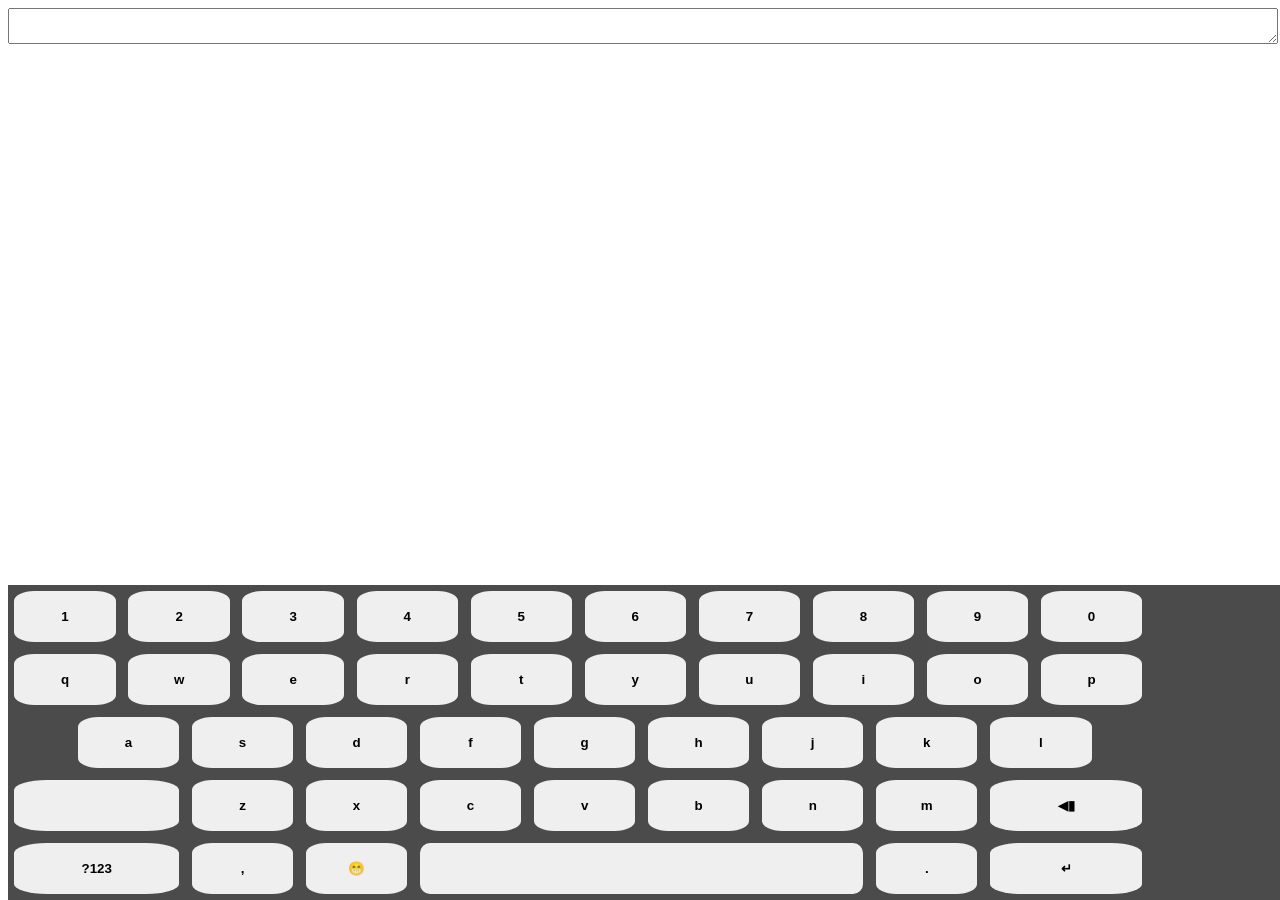
==== index.html @ 0884cee6 "Add files via upload" ====
<!DOCTYPE html>
<html lang="en">
<head>
    <meta charset="UTF-8">
    <meta name="viewport" content="width=device-width, initial-scale=1.0">
    <title>Keyboard App</title>
    <link rel="stylesheet" href="style.css" >
</head>
<body>
    <textarea class="textarea" id="textbox" readonly></textarea>
    <div class="keyboard">
        <div class="row1">
            <button>1</button><button>2</button><button>3</button><button>4</button><button>5</button><button>6</button><button>7</button><button>8</button><button>9</button><button>0</button>
        </div>
        <div class="row2">
            <button>q</button><button>w</button><button>e</button><button>r</button><button>t</button><button>y</button><button>u</button><button>i</button><button>o</button><button>p</button>
        </div>
        <div class="row3">
            <div></div><button>a</button><button>s</button><button>d</button><button>f</button><button>g</button><button>h</button><button>j</button><button>k</button><button>l</button>
        </div>
        <div class="row4">
            <button></button><button>z</button><button>x</button><button>c</button><button>v</button><button>b</button><button>n</button><button>m</button><button>◀▮</button>
        </div>
        <div class="row5">
            <button>?123</button><button>,</button><button>😁</button><button class="space"></button><button>.</button><button class="enter">↵</button>
        </div>
    </div>
</body>
</html>
---- style.css ----
.textarea {
    width : 100% ;
}
.keyboard {
    background-color: rgb(75, 75, 75);
    position: absolute;
    display: grid;
    grid-template-rows: 20% 20% 20% 20% 20%;
    height: 35%;
    width: 100%;
    bottom: 0px;
}
.row1 {
    display: grid;
    grid-template-columns: 8% 8% 8% 8% 8% 8% 8% 8% 8% 8%;
    padding: 0.5%;
    column-gap: 1%;
}
.row2 {
    display: grid;
    grid-template-columns: 8% 8% 8% 8% 8% 8% 8% 8% 8% 8%;
    padding: 0.5%;
    column-gap: 1%;
}
.row3 {
    display: grid;
    grid-template-columns: 4% 8% 8% 8% 8% 8% 8% 8% 8% 8% 8% 8%;
    padding: 0.5%;
    column-gap: 1%;
}.row4 {
    display: grid;
    grid-template-columns: 13% 8% 8% 8% 8% 8% 8% 8% 12%;
    padding: 0.5%;
    column-gap: 1%;
}
.row5 {
    display: grid;
    grid-template-columns: 13% 8% 8% 35% 8% 12%;
    padding: 0.5%;
    column-gap: 1%;
}
button {
    border-radius: 20%;
    font-weight: bold;
    border: none;
}
.space {
    border-radius: 10px;
}
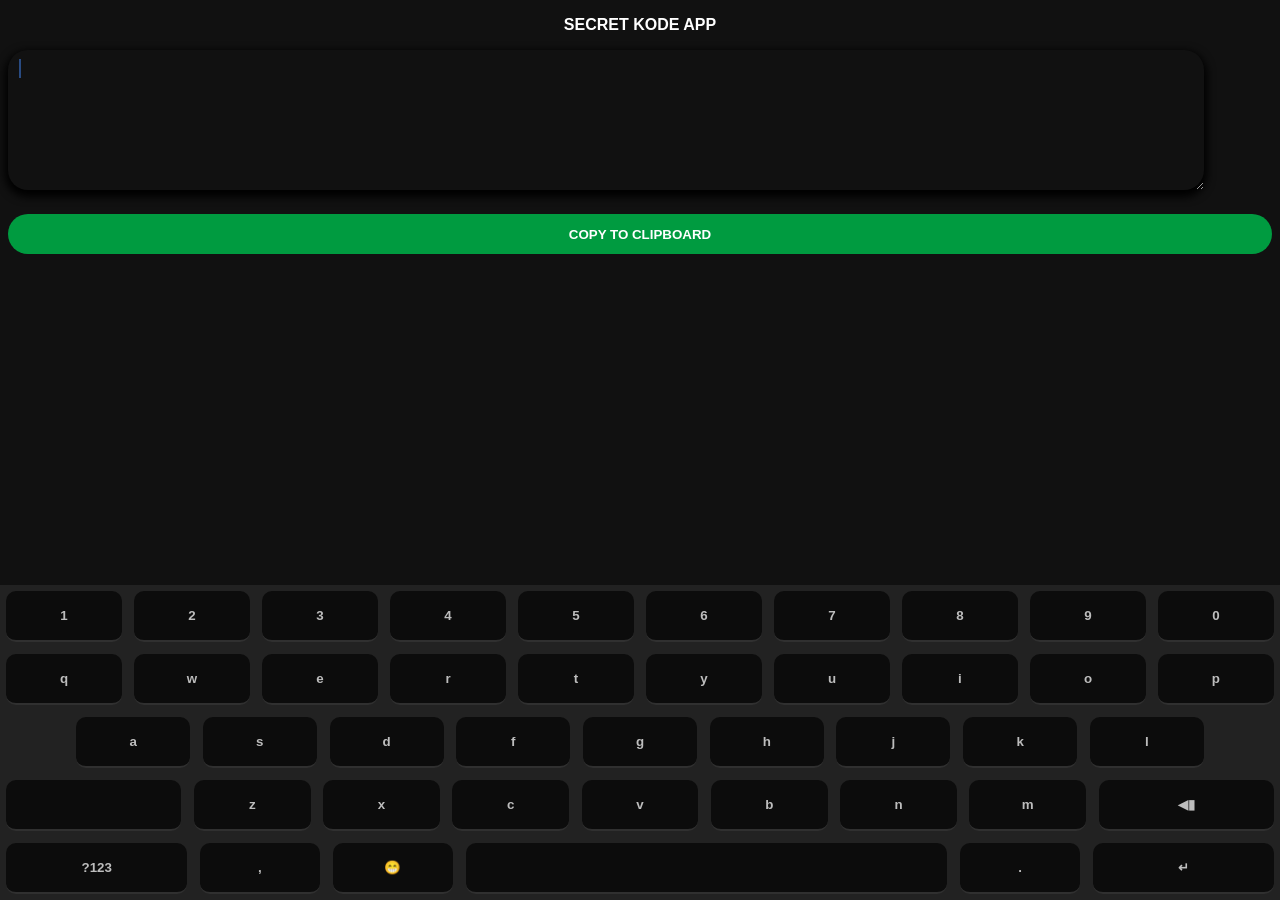
==== commit c9afe2a7: "Add files via upload" ====
--- a/index.html
+++ b/index.html
@@ -7,23 +7,29 @@
     <link rel="stylesheet" href="style.css" >
 </head>
 <body>
-    <textarea class="textarea" id="textbox" readonly></textarea>
+    <p class="head">SECRET KODE APP</p>
+    <div class="container">
+        <textarea class="textarea" id="textbox" readonly></textarea>
+        <span id="cursor">|</span>
+    </div>
+    <button onclick="copy()" class="copy" id="copy">COPY TO CLIPBOARD</button>
     <div class="keyboard">
         <div class="row1">
-            <button>1</button><button>2</button><button>3</button><button>4</button><button>5</button><button>6</button><button>7</button><button>8</button><button>9</button><button>0</button>
+            <button onclick="alert">1</button><button>2</button><button>3</button><button>4</button><button>5</button><button>6</button><button>7</button><button>8</button><button>9</button><button>0</button>
         </div>
         <div class="row2">
-            <button>q</button><button>w</button><button>e</button><button>r</button><button>t</button><button>y</button><button>u</button><button>i</button><button>o</button><button>p</button>
+            <button onclick="typeletter('(,)')">q</button><button onclick="typeletter('ω')">w</button><button onclick="typeletter('3')">e</button><button onclick="typeletter('|z')">r</button><button onclick="typeletter('⨥')">t</button><button onclick="typeletter('Ψ')">y</button><button onclick="typeletter('⨽|')">u</button><button onclick="typeletter('1')">i</button><button onclick="typeletter('0')">o</button><button onclick="typeletter('ρ')">p</button>
         </div>
         <div class="row3">
-            <div></div><button>a</button><button>s</button><button>d</button><button>f</button><button>g</button><button>h</button><button>j</button><button>k</button><button>l</button>
+            <div></div><button onclick="typeletter('Δ')">a</button><button onclick="typeletter('§')">s</button><button onclick="typeletter('Ð')">d</button><button onclick="typeletter('|=')">f</button><button onclick="typeletter('ɢ')">g</button><button onclick="typeletter('}{')">h</button><button onclick="typeletter('_|')">j</button><button onclick="typeletter('|{')">k</button><button onclick="typeletter('|_')">l</button><div></div>
         </div>
         <div class="row4">
-            <button></button><button>z</button><button>x</button><button>c</button><button>v</button><button>b</button><button>n</button><button>m</button><button>◀▮</button>
+            <button></button><button onclick="typeletter('7_')">z</button><button onclick="typeletter('χ')">x</button><button onclick="typeletter('Ϛ')">c</button><button onclick="typeletter('ν')">v</button><button onclick="typeletter('8')">b</button><button onclick="typeletter('Π')">n</button><button onclick="typeletter('^^')">m</button><button onclick="backspace()">◀▮</button>
         </div>
         <div class="row5">
-            <button>?123</button><button>,</button><button>😁</button><button class="space"></button><button>.</button><button class="enter">↵</button>
+            <button>?123</button><button onclick="typeletter(',')">,</button><button>😁</button><button class="space" onclick="addspace('')"></button><button onclick="typeletter('.')">.</button><button class="enter" onclick="enter()">↵</button>
         </div>
     </div>
 </body>
+<script src="script.js"></script>
 </html>
--- a/style.css
+++ b/style.css
@@ -1,49 +1,101 @@
 .textarea {
-    width : 100% ;
+    width : 93% ;
+    height: 120px;
+    caret-color: #4285f4;
+    font-size: 13.33px;
+    padding: 10px;
+    font-family: monospace;
+    border-radius: 20px;
+    border: none;
+    background-color: #111111;
+    box-shadow: 0px 4px 8px 3px #000;
+    color: #fff;
 }
 .keyboard {
-    background-color: rgb(75, 75, 75);
+    background-color: #222222;
     position: absolute;
     display: grid;
     grid-template-rows: 20% 20% 20% 20% 20%;
     height: 35%;
     width: 100%;
     bottom: 0px;
+    left: 0px;
 }
 .row1 {
     display: grid;
-    grid-template-columns: 8% 8% 8% 8% 8% 8% 8% 8% 8% 8%;
+    grid-template-columns: 1fr 1fr 1fr 1fr 1fr 1fr 1fr 1fr 1fr 1fr;
     padding: 0.5%;
     column-gap: 1%;
 }
 .row2 {
     display: grid;
-    grid-template-columns: 8% 8% 8% 8% 8% 8% 8% 8% 8% 8%;
+    grid-template-columns: 1fr 1fr 1fr 1fr 1fr 1fr 1fr 1fr 1fr 1fr;
     padding: 0.5%;
     column-gap: 1%;
 }
 .row3 {
     display: grid;
-    grid-template-columns: 4% 8% 8% 8% 8% 8% 8% 8% 8% 8% 8% 8%;
+    grid-template-columns: 0.5fr 1fr 1fr 1fr 1fr 1fr 1fr 1fr 1fr 1fr 0.5fr;
     padding: 0.5%;
     column-gap: 1%;
 }.row4 {
     display: grid;
-    grid-template-columns: 13% 8% 8% 8% 8% 8% 8% 8% 12%;
+    grid-template-columns: 1.5fr 1fr 1fr 1fr 1fr 1fr 1fr 1fr 1.5fr;
     padding: 0.5%;
     column-gap: 1%;
 }
 .row5 {
     display: grid;
-    grid-template-columns: 13% 8% 8% 35% 8% 12%;
+    grid-template-columns: 1.5fr 1fr 1fr 4fr 1fr 1.5fr;
     padding: 0.5%;
     column-gap: 1%;
 }
 button {
-    border-radius: 20%;
+    border-radius: 10px;
     font-weight: bold;
-    border: none;
+    border: none ;
+    font-family: sans-serif;
+    border-bottom: 2px solid #303030;
+    background-color: #0c0c0c;
+    color: #bdbdbd;
 }
 .space {
     border-radius: 10px;
+}
+.container {
+    position: relative;
+    display: inline-block;
+    width: 100%;
+}
+#cursor {
+    position: absolute;
+    left: 10px;
+    top: 5px;
+    font-size: 20px;
+    color: #4285f4;
+    animation: blink 1s step-end infinite;
+    pointer-events: none;
+}
+@keyframes blink {
+    0%, 100%{ opacity: 1; }
+    50% { opacity: 0; }
+}
+.copy {
+    width: 100%;
+    height: 40px;
+    border-radius: 30px;
+    background-color: rgb(0, 155, 64);
+    color: white;
+    margin-top: 20px;
+    border-bottom: none;
+}
+.head {
+    display: grid;
+    justify-items: center;
+    font-weight: bold;
+    font-family: sans-serif;
+    color: white;
+}
+body {
+    background-color: #111111;
 }
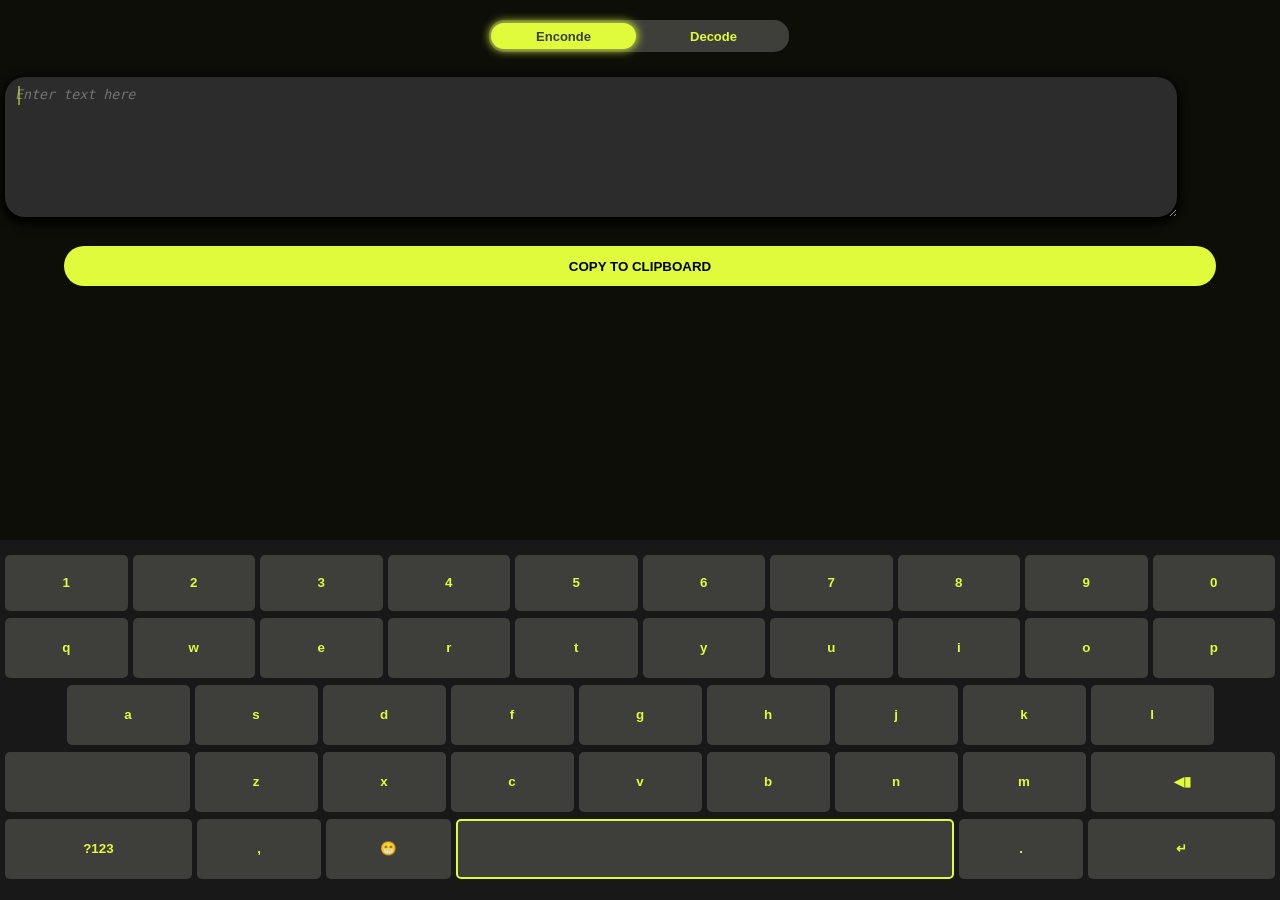
==== commit 6c78764a: "Add files via upload" ====
--- a/index.html
+++ b/index.html
@@ -7,15 +7,21 @@
     <link rel="stylesheet" href="style.css" >
 </head>
 <body>
-    <p class="head">SECRET KODE APP</p>
+    <div class="containerT">
+        
+        <div class="active tab">Enconde</div>
+        <div class="activeN decode tab"><a class="tabLText" href="index2.html">Decode</a></div>
+    </div>
+    <div style="width: 100%; height: 10px;"></div>
     <div class="container">
-        <textarea class="textarea" id="textbox" readonly></textarea>
+        <textarea class="textarea" id="textbox" placeholder="Enter text here" readonly></textarea>
         <span id="cursor">|</span>
     </div>
     <button onclick="copy()" class="copy" id="copy">COPY TO CLIPBOARD</button>
     <div class="keyboard">
+        <div></div>
         <div class="row1">
-            <button onclick="alert">1</button><button>2</button><button>3</button><button>4</button><button>5</button><button>6</button><button>7</button><button>8</button><button>9</button><button>0</button>
+            <button>1</button><button>2</button><button>3</button><button>4</button><button>5</button><button>6</button><button>7</button><button>8</button><button>9</button><button>0</button>
         </div>
         <div class="row2">
             <button onclick="typeletter('(,)')">q</button><button onclick="typeletter('ω')">w</button><button onclick="typeletter('3')">e</button><button onclick="typeletter('|z')">r</button><button onclick="typeletter('⨥')">t</button><button onclick="typeletter('Ψ')">y</button><button onclick="typeletter('⨽|')">u</button><button onclick="typeletter('1')">i</button><button onclick="typeletter('0')">o</button><button onclick="typeletter('ρ')">p</button>
@@ -27,8 +33,8 @@
             <button></button><button onclick="typeletter('7_')">z</button><button onclick="typeletter('χ')">x</button><button onclick="typeletter('Ϛ')">c</button><button onclick="typeletter('ν')">v</button><button onclick="typeletter('8')">b</button><button onclick="typeletter('Π')">n</button><button onclick="typeletter('^^')">m</button><button onclick="backspace()">◀▮</button>
         </div>
         <div class="row5">
-            <button>?123</button><button onclick="typeletter(',')">,</button><button>😁</button><button class="space" onclick="addspace('')"></button><button onclick="typeletter('.')">.</button><button class="enter" onclick="enter()">↵</button>
-        </div>
+            <button>?123</button><button onclick="typeletter(',')">,</button><button>😁</button><button class="space" onclick="addspace()"></button><button onclick="typeletter('.')">.</button><button class="enter" onclick="enter()">↵</button>
+            </div>
     </div>
 </body>
 <script src="script.js"></script>
--- a/style.css
+++ b/style.css
@@ -1,5 +1,5 @@
 .textarea {
-    width : 93% ;
+    width : 90% ;
     height: 120px;
     caret-color: #4285f4;
     font-size: 13.33px;
@@ -7,60 +7,62 @@
     font-family: monospace;
     border-radius: 20px;
     border: none;
-    background-color: #111111;
+    background-color: #2c2c2c;
     box-shadow: 0px 4px 8px 3px #000;
     color: #fff;
+    margin: 5px;
 }
 .keyboard {
-    background-color: #222222;
+    background-color: #181818;
     position: absolute;
     display: grid;
-    grid-template-rows: 20% 20% 20% 20% 20%;
-    height: 35%;
+    grid-template-rows: 5px 1fr 1fr 1fr 1fr 1fr 0.25fr;
+    height: 40%;
     width: 100%;
     bottom: 0px;
     left: 0px;
+    row-gap: 5px;
 }
 .row1 {
     display: grid;
     grid-template-columns: 1fr 1fr 1fr 1fr 1fr 1fr 1fr 1fr 1fr 1fr;
-    padding: 0.5%;
-    column-gap: 1%;
+    padding: 5px 5px 1px ;
+    column-gap: 5px;
 }
 .row2 {
     display: grid;
     grid-template-columns: 1fr 1fr 1fr 1fr 1fr 1fr 1fr 1fr 1fr 1fr;
-    padding: 0.5%;
-    column-gap: 1%;
+    padding: 1px 5px ;
+    column-gap: 5px;
 }
 .row3 {
     display: grid;
     grid-template-columns: 0.5fr 1fr 1fr 1fr 1fr 1fr 1fr 1fr 1fr 1fr 0.5fr;
-    padding: 0.5%;
-    column-gap: 1%;
+    column-gap: 5px;
+    padding: 1px 0px;
 }.row4 {
     display: grid;
     grid-template-columns: 1.5fr 1fr 1fr 1fr 1fr 1fr 1fr 1fr 1.5fr;
-    padding: 0.5%;
-    column-gap: 1%;
+    padding: 1px 5px ;
+    column-gap: 5px;
 }
 .row5 {
     display: grid;
     grid-template-columns: 1.5fr 1fr 1fr 4fr 1fr 1.5fr;
-    padding: 0.5%;
-    column-gap: 1%;
+    padding: 1px 5px ;
+    column-gap: 5px;
 }
 button {
-    border-radius: 10px;
+    border-radius: 5px;
     font-weight: bold;
-    border: none ;
+    border: none;
     font-family: sans-serif;
-    border-bottom: 2px solid #303030;
-    background-color: #0c0c0c;
-    color: #bdbdbd;
+    background-color: #3e3f3b;
+    color: #e0fb3b;
 }
 .space {
-    border-radius: 10px;
+    border: 2px solid #e0fb3b;
+    
 }
 .container {
     position: relative;
@@ -69,10 +71,10 @@
 }
 #cursor {
     position: absolute;
-    left: 10px;
-    top: 5px;
+    left: 17px;
+    top: 10px;
     font-size: 20px;
-    color: #4285f4;
+    color: #e0fb3b;
     animation: blink 1s step-end infinite;
     pointer-events: none;
 }
@@ -81,21 +83,105 @@
     50% { opacity: 0; }
 }
 .copy {
-    width: 100%;
+    width: 90%;
     height: 40px;
     border-radius: 30px;
-    background-color: rgb(0, 155, 64);
-    color: white;
+    background-color: #e0fb3b;
+    color: rgb(0, 0, 0);
     margin-top: 20px;
     border-bottom: none;
 }
-.head {
+body {
+    background-color: #0d0e08;
+    margin: 0;
     display: grid;
     justify-items: center;
+}
+.containerT {
+    width: 300px;
+    height: 32px;
+    background-color: #3e3f3b;
+    border-radius: 15px;
+    display: grid;
+    gap: -10px;
+    grid-template-columns: 1fr 1fr;
+    align-items: center;
+    justify-items: center;
+    margin: 20px 3px 10px 0px;
+}
+.tab {
+    width: 145px;
+    height: 26px;
+    border-radius: 14px;
+    font-family: sans-serif;
     font-weight: bold;
-    font-family: sans-serif;
-    color: white;
+    font-size: 13px;
+    display: grid;
+    justify-items: center;
+    align-items: center;
 }
-body {
-    background-color: #111111;
-}+.active {
+    z-index: 1;
+    background-color: #e0fb3b;
+    color: #3e3f3b;
+    box-shadow: 0px 0px 10px 1px #e0fb3b;
+}
+.activeN {
+    background-color: #00000000;
+}
+.textarea::placeholder {
+    color: #bbbbbb;
+    font-style: italic;
+    opacity: 0.5;
+}
+.paste {
+    position: absolute;
+    z-index: 2;
+    background-color: rgba(0, 0, 0, 0);
+    border: 1px solid;
+    border-radius: 20px;
+    left: 70%;
+    top: 65%;
+    font-weight: lighter;
+    height: 30px;
+    width: 70px;
+    box-shadow: 0px 0px 10px 1px #e0fb3b; ;
+    text-shadow: 0px 0px 10px #e0fb3b;
+}
+.tabLText {
+    text-decoration: none;
+    color: #e0fb3b;
+}
+.arrow {
+    height: 40px;
+    width: 20px;
+    margin: 10px;
+}
+.line1 {
+    height: 40px;
+    width: 5px;
+    background-color: #e0fb3b;
+    left: 35%;
+    position: relative;
+    border-radius: 2.5px;
+}
+.line2 {
+    position: relative;
+    width: 5px;
+    height: 15px;
+    border-radius: 2.5px;
+    rotate: 45deg;
+    background-color: #e0fb3b;
+    top: -14px;
+    left: 11px;
+}
+.line3 {
+    position: relative;
+    width: 5px;
+    height: 15px;
+    border-radius: 2.5px;
+    rotate: -45deg;
+    background-color: #e0fb3b;
+    top: -29px;
+    left: 3px;
+}
